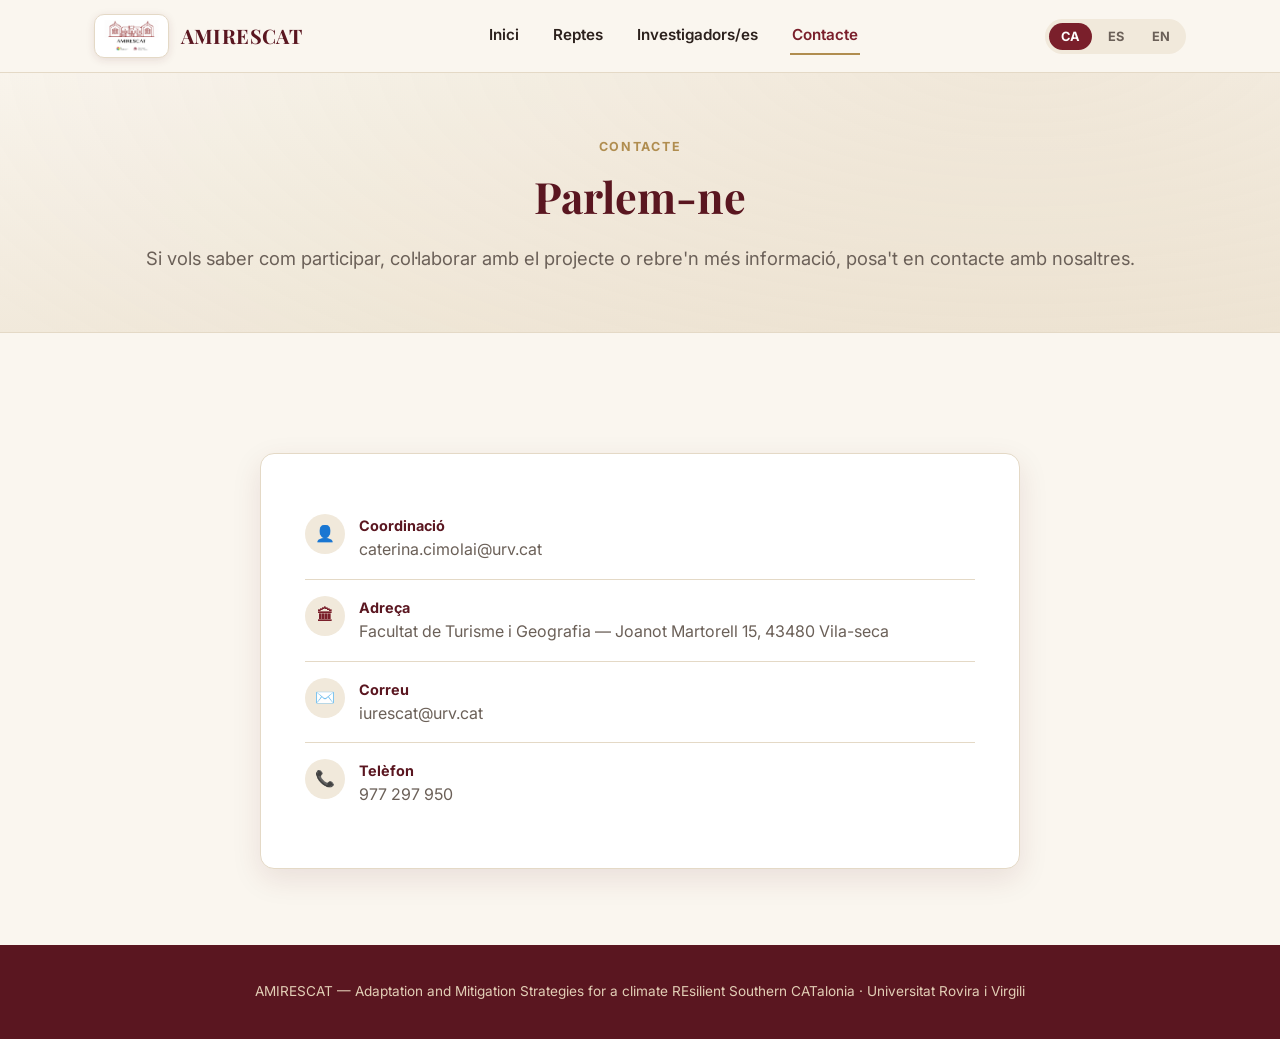
==== contacte.html @ 7ceee05f "Add files via upload" ====
<!DOCTYPE html>
<html lang="ca">
<head>
<meta charset="UTF-8">
<meta name="viewport" content="width=device-width, initial-scale=1.0">
<title>Contacte — AMIRESCAT</title>
<link rel="icon" href="img/logo.png" type="image/png">
<link rel="preconnect" href="https://fonts.googleapis.com">
<link href="https://fonts.googleapis.com/css2?family=Playfair+Display:wght@600;700&family=Inter:wght@400;500;600;700;800&display=swap" rel="stylesheet">
<link rel="stylesheet" href="css/style.css">
</head>
<body data-page="contacte">

<header class="site-header">
  <nav class="nav">
    <a href="index.html" class="brand">
      <span class="logo-badge"><img src="img/logo.png" alt="Logo AMIRESCAT"></span>
      <span class="brand-text">AMIRESCAT</span>
    </a>
    <div class="nav-links">
      <a href="index.html" data-page="home" data-i18n="nav.home">Inici</a>
      <a href="reptes.html" data-page="reptes" data-i18n="nav.reptes">Reptes</a>
      <a href="investigadors.html" data-page="investigadors" data-i18n="nav.investigadors">Investigadors/es</a>
      <a href="contacte.html" data-page="contacte" data-i18n="nav.contacte">Contacte</a>
    </div>
    <div class="nav-right">
      <div class="lang-switch">
        <button data-lang="ca">CA</button>
        <button data-lang="es">ES</button>
        <button data-lang="en">EN</button>
      </div>
      <button class="menu-toggle" aria-label="Menú"><span></span><span></span><span></span></button>
    </div>
  </nav>
</header>

<section class="hero" style="padding:60px 0 40px;">
  <div class="container center">
    <div class="eyebrow" data-i18n="contacte.hero.eyebrow">Contacte</div>
    <h1 data-i18n="contacte.hero.title">Parlem-ne</h1>
    <p class="lead" data-i18n="contacte.hero.lead">Posa't en contacte amb nosaltres.</p>
  </div>
</section>

<section class="section">
  <div class="container">
    <div class="contact-box">
      <div class="contact-item">
        <div class="ico">👤</div>
        <div><div class="label" data-i18n="contacte.coord.label">Coordinació</div><div class="value"><a href="mailto:caterina.cimolai@urv.cat" data-i18n="contacte.coord.value">caterina.cimolai@urv.cat</a></div></div>
      </div>
      <div class="contact-item">
        <div class="ico">🏛</div>
        <div><div class="label" data-i18n="contacte.adreca.label">Adreça</div><div class="value" data-i18n="contacte.adreca.value">Facultat de Turisme i Geografia — Joanot Martorell 15, 43480 Vila-seca</div></div>
      </div>
      <div class="contact-item">
        <div class="ico">✉️</div>
        <div><div class="label" data-i18n="contacte.correu.label">Correu</div><div class="value"><a href="mailto:iurescat@urv.cat" data-i18n="contacte.correu.value">iurescat@urv.cat</a></div></div>
      </div>
      <div class="contact-item">
        <div class="ico">📞</div>
        <div><div class="label" data-i18n="contacte.telefon.label">Telèfon</div><div class="value" data-i18n="contacte.telefon.value">977 297 950</div></div>
      </div>
    </div>
  </div>
</section>

<footer class="site-footer">
  <div class="container"><p data-i18n="footer.text">AMIRESCAT — Universitat Rovira i Virgili</p></div>
</footer>

<script src="js/translations.js"></script>
<script src="js/researchers.js"></script>
<script src="js/main.js"></script>
</body>
</html>
---- css/style.css ----
/* ========================================================
   AMIRESCAT — hoja de estilos
   Paleta inspirada en el logo: granate/burdeos + crema + dorado
   ======================================================== */

:root{
  --granate: #7a1f2b;
  --granate-dark: #5a1620;
  --granate-light: #a8394a;
  --dorado: #b08d4f;
  --crema: #faf6ef;
  --crema-2: #f1e9db;
  --tinta: #2c211d;
  --gris: #6b6058;
  --linea: #e4d9c6;
  --radius: 14px;
  --sombra: 0 10px 30px rgba(90, 22, 32, 0.10);
  --font-titulo: 'Playfair Display', Georgia, 'Times New Roman', serif;
  --font-texto: 'Inter', -apple-system, BlinkMacSystemFont, 'Segoe UI', sans-serif;
}

*{ box-sizing:border-box; }
html{ scroll-behavior:smooth; }
body{
  margin:0;
  font-family:var(--font-texto);
  color:var(--tinta);
  background:var(--crema);
  line-height:1.6;
}
img{ max-width:100%; display:block; }
a{ color:inherit; text-decoration:none; }
h1,h2,h3,h4{ font-family:var(--font-titulo); font-weight:700; margin:0 0 .5em; line-height:1.2; }
p{ margin:0 0 1em; }
.container{ max-width:1140px; margin:0 auto; padding:0 24px; }
.eyebrow{
  display:inline-block;
  font-size:.78rem;
  letter-spacing:.14em;
  text-transform:uppercase;
  color:var(--dorado);
  font-weight:700;
  margin-bottom:14px;
}
.section{ padding:76px 0; }
.section-crema2{ background:var(--crema-2); }
.section-granate{ background:var(--granate); color:#fff; }
.section-granate .eyebrow{ color:#e8c98f; }
.center{ text-align:center; }
.lead{ font-size:1.15rem; color:var(--gris); max-width:640px; }
.center .lead{ margin-left:auto; margin-right:auto; }

/* ---------- Header ---------- */
.site-header{
  position:sticky; top:0; z-index:100;
  background:rgba(250,246,239,.92);
  backdrop-filter:blur(8px);
  border-bottom:1px solid var(--linea);
}
.nav{
  display:flex; align-items:center; justify-content:space-between;
  padding:14px 24px; max-width:1140px; margin:0 auto;
}
.brand{ display:flex; align-items:center; gap:12px; }
.brand .logo-badge{
  display:flex; align-items:center; justify-content:center;
  background:#fff; border-radius:10px; padding:4px 8px;
  box-shadow:0 2px 8px rgba(90,22,32,.12); border:1px solid var(--linea);
}
.brand img{ height:34px; width:auto; display:block; }
.brand-text{ font-family:var(--font-titulo); font-weight:700; font-size:1.25rem; color:var(--granate-dark); letter-spacing:.02em; }
.nav-links{ display:flex; align-items:center; gap:30px; }
.nav-links a{
  font-size:.95rem; font-weight:600; color:var(--tinta);
  padding:6px 2px; border-bottom:2px solid transparent;
}
.nav-links a:hover, .nav-links a.active{ color:var(--granate); border-bottom-color:var(--dorado); }
.nav-right{ display:flex; align-items:center; gap:16px; }

.lang-switch{ display:flex; gap:4px; background:var(--crema-2); border-radius:999px; padding:4px; }
.lang-switch button{
  border:none; background:transparent; cursor:pointer;
  font-family:var(--font-texto); font-size:.8rem; font-weight:700;
  padding:6px 12px; border-radius:999px; color:var(--gris);
}
.lang-switch button.active{ background:var(--granate); color:#fff; }

.menu-toggle{ display:none; background:none; border:none; cursor:pointer; padding:6px; }
.menu-toggle span{ display:block; width:24px; height:2px; background:var(--granate-dark); margin:5px 0; }

/* ---------- Hero ---------- */
.hero{
  background:
    radial-gradient(1200px 500px at 80% -10%, rgba(176,141,79,.14), transparent),
    linear-gradient(180deg, var(--crema) 0%, var(--crema-2) 100%);
  padding:90px 0 70px;
  border-bottom:1px solid var(--linea);
}
.hero-grid{ display:grid; grid-template-columns:1.15fr .85fr; gap:56px; align-items:center; }
.hero h1{ font-size:2.7rem; color:var(--granate-dark); }
.hero .lead{ max-width:none; }
.hero-logo{ display:flex; justify-content:center; }
.hero-logo .logo-badge{
  background:#fff; border-radius:24px; padding:36px;
  box-shadow:var(--sombra); border:1px solid var(--linea);
  width:100%; max-width:420px; display:flex; justify-content:center; align-items:center;
}
.hero-logo img{ width:100%; max-width:340px; }
.btn{
  display:inline-block; padding:13px 26px; border-radius:999px;
  font-weight:700; font-size:.95rem; cursor:pointer; border:2px solid var(--granate);
  transition:.15s ease;
}
.btn-primary{ background:var(--granate); color:#fff; }
.btn-primary:hover{ background:var(--granate-dark); border-color:var(--granate-dark); }
.btn-ghost{ background:transparent; color:var(--granate); }
.btn-ghost:hover{ background:var(--granate); color:#fff; }
.hero-actions{ margin-top:26px; display:flex; gap:14px; flex-wrap:wrap; }

/* ---------- Stats ---------- */
.stats{
  display:grid; grid-template-columns:repeat(4,1fr);
  gap:1px; background:var(--linea); border:1px solid var(--linea);
  border-radius:var(--radius); overflow:hidden; margin-top:56px;
}
.stat{ background:#fff; padding:26px 18px; text-align:center; }
.stat .num{ font-family:var(--font-titulo); font-size:2.2rem; color:var(--granate); font-weight:700; }
.stat .label{ font-size:.85rem; color:var(--gris); margin-top:4px; }

/* ---------- Banner ---------- */
.banner{
  background:var(--granate); color:#fff; padding:30px 0; text-align:center;
}
.banner p{ margin:0; font-family:var(--font-titulo); font-size:1.15rem; letter-spacing:.01em; max-width:900px; margin:0 auto; }

/* ---------- Challenge cards ---------- */
.cards-grid{ display:grid; grid-template-columns:repeat(2,1fr); gap:22px; margin-top:44px; }
.card{
  background:#fff; border:1px solid var(--linea); border-radius:var(--radius);
  padding:28px; box-shadow:var(--sombra); position:relative; overflow:hidden;
}
.card::before{
  content:""; position:absolute; left:0; top:0; bottom:0; width:5px; background:var(--dorado);
}
.card .tag{
  display:inline-block; font-size:.75rem; font-weight:800; letter-spacing:.08em;
  color:var(--granate); background:var(--crema-2); padding:4px 10px; border-radius:6px; margin-bottom:12px;
}
.card h3{ font-size:1.3rem; color:var(--granate-dark); }
.card p{ color:var(--gris); margin-bottom:0; }
.note-small{ text-align:center; color:var(--gris); font-style:italic; margin-top:30px; }

/* ---------- Work packages ---------- */
.wp-grid{ display:grid; grid-template-columns:repeat(4,1fr); gap:16px; margin-top:40px; }
.wp{
  background:#fff; border:1px solid var(--linea); border-radius:var(--radius);
  padding:20px; text-align:center;
}
.wp .code{ font-family:var(--font-titulo); color:var(--dorado); font-weight:700; font-size:1.1rem; }
.wp .name{ font-size:.92rem; margin-top:6px; font-weight:600; }

/* ---------- Objectius ---------- */
.obj-grid{ display:grid; grid-template-columns:repeat(2,1fr); gap:22px; margin-top:44px; }
.obj{ display:flex; gap:18px; }
.obj .num{
  font-family:var(--font-titulo); font-size:2.1rem; font-weight:700; color:var(--dorado);
  flex:0 0 60px;
}
.obj h3{ font-size:1.15rem; color:var(--granate-dark); margin-bottom:6px; }
.obj p{ color:var(--gris); margin:0; }

/* ---------- Researchers ---------- */
.challenge-group{ margin-bottom:56px; }
.challenge-group h2{
  color:var(--granate-dark); font-size:1.5rem; display:flex; align-items:center; gap:12px;
}
.challenge-group h2 .tag{
  font-family:var(--font-texto); font-size:.75rem; background:var(--granate); color:#fff;
  padding:4px 10px; border-radius:6px; font-weight:800;
}
.challenge-group .desc{ color:var(--gris); margin-top:6px; max-width:720px; }

.people-grid{ display:grid; grid-template-columns:repeat(3,1fr); gap:18px; margin-top:22px; }
.person{
  background:#fff; border:1px solid var(--linea); border-radius:var(--radius);
  padding:20px; box-shadow:var(--sombra);
}
.person .name{ font-weight:700; color:var(--granate-dark); font-size:1.02rem; margin-bottom:4px; }
.person .lider{
  display:inline-block; font-size:.68rem; font-weight:800; color:#8a6a1f;
  background:#fbeed2; padding:2px 8px; border-radius:6px; margin-bottom:8px;
}
.person p{ color:var(--gris); font-size:.92rem; margin:0; }

/* ---------- Contact ---------- */
.contact-box{
  background:#fff; border:1px solid var(--linea); border-radius:var(--radius);
  padding:44px; box-shadow:var(--sombra); max-width:760px; margin:44px auto 0;
}
.contact-item{ display:flex; gap:14px; padding:16px 0; border-bottom:1px solid var(--linea); }
.contact-item:last-child{ border-bottom:none; }
.contact-item .ico{
  flex:0 0 40px; height:40px; border-radius:50%; background:var(--crema-2);
  display:flex; align-items:center; justify-content:center; color:var(--granate); font-weight:700;
}
.contact-item .label{ font-weight:700; color:var(--granate-dark); font-size:.9rem; }
.contact-item .value{ color:var(--gris); }

/* ---------- Matriu reptes x objectius ---------- */
.matrix-wrap{
  margin-top:44px; overflow-x:auto; border-radius:var(--radius);
  box-shadow:var(--sombra); border:1px solid var(--linea);
}
.matrix{ width:100%; border-collapse:collapse; background:#fff; min-width:920px; }
.matrix th, .matrix td{ padding:16px 18px; text-align:left; vertical-align:top; font-size:.9rem; }
.matrix thead th{
  background:var(--granate); color:#fff; font-family:var(--font-titulo);
  font-weight:700; font-size:.95rem; position:sticky; top:0;
}
.matrix thead th:first-child{ border-top-left-radius:var(--radius); }
.matrix thead th:last-child{ border-top-right-radius:var(--radius); }
.matrix tbody tr:nth-child(even){ background:var(--crema-2); }
.matrix tbody tr:hover{ background:#f6e9d8; }
.matrix td.repte-cell{
  font-family:var(--font-titulo); font-weight:700; color:var(--granate-dark);
  background:var(--crema); border-right:3px solid var(--dorado); min-width:220px;
}
.matrix td:not(.repte-cell){ color:var(--gris); }
.matrix tbody tr:not(:last-child) td{ border-bottom:1px solid var(--linea); }

/* ---------- Grups de recerca (home) ---------- */
.teams-grid{
  display:grid; grid-template-columns:repeat(3,1fr); gap:14px; margin-top:44px;
}
.team-chip{
  background:#fff; border:1px solid var(--linea); border-radius:12px;
  padding:16px 18px; font-size:.88rem; font-weight:600; color:var(--tinta);
  border-left:4px solid var(--dorado); box-shadow:0 4px 14px rgba(90,22,32,.06);
}

/* ---------- Bloc info institucional (home) ---------- */
.info-grid{ display:grid; grid-template-columns:repeat(3,1fr); gap:18px; margin-top:40px; }
.info-card{
  background:#fff; border:1px solid var(--linea); border-radius:var(--radius);
  padding:26px; text-align:center; box-shadow:var(--sombra);
}
.info-card .ico{
  width:52px; height:52px; border-radius:50%; background:var(--crema-2);
  display:flex; align-items:center; justify-content:center; margin:0 auto 14px;
  font-size:1.4rem;
}
.info-card .label{ font-weight:700; color:var(--granate-dark); font-size:.85rem; text-transform:uppercase; letter-spacing:.05em; margin-bottom:6px; }
.info-card .value{ color:var(--gris); font-size:.92rem; }

/* ---------- Footer ---------- */
.site-footer{ background:var(--granate-dark); color:#f1e2c6; padding:36px 0; text-align:center; }
.site-footer p{ margin:0; font-size:.85rem; opacity:.9; }

/* ---------- Responsive ---------- */
@media (max-width: 900px){
  .hero-grid{ grid-template-columns:1fr; }
  .hero-logo{ order:-1; }
  .stats{ grid-template-columns:repeat(2,1fr); }
  .cards-grid{ grid-template-columns:1fr; }
  .wp-grid{ grid-template-columns:repeat(2,1fr); }
  .obj-grid{ grid-template-columns:1fr; }
  .people-grid{ grid-template-columns:repeat(2,1fr); }
  .teams-grid{ grid-template-columns:repeat(2,1fr); }
  .info-grid{ grid-template-columns:1fr; }
}
@media (max-width: 640px){
  .nav-links{
    position:absolute; top:100%; left:0; right:0; background:var(--crema);
    flex-direction:column; gap:0; border-bottom:1px solid var(--linea);
    display:none;
  }
  .nav-links.open{ display:flex; }
  .nav-links a{ padding:14px 24px; width:100%; border-bottom:1px solid var(--linea); }
  .menu-toggle{ display:block; }
  .hero h1{ font-size:2rem; }
  .people-grid{ grid-template-columns:1fr; }
  .wp-grid{ grid-template-columns:1fr 1fr; }
  .contact-box{ padding:26px; }
  .teams-grid{ grid-template-columns:1fr; }
}
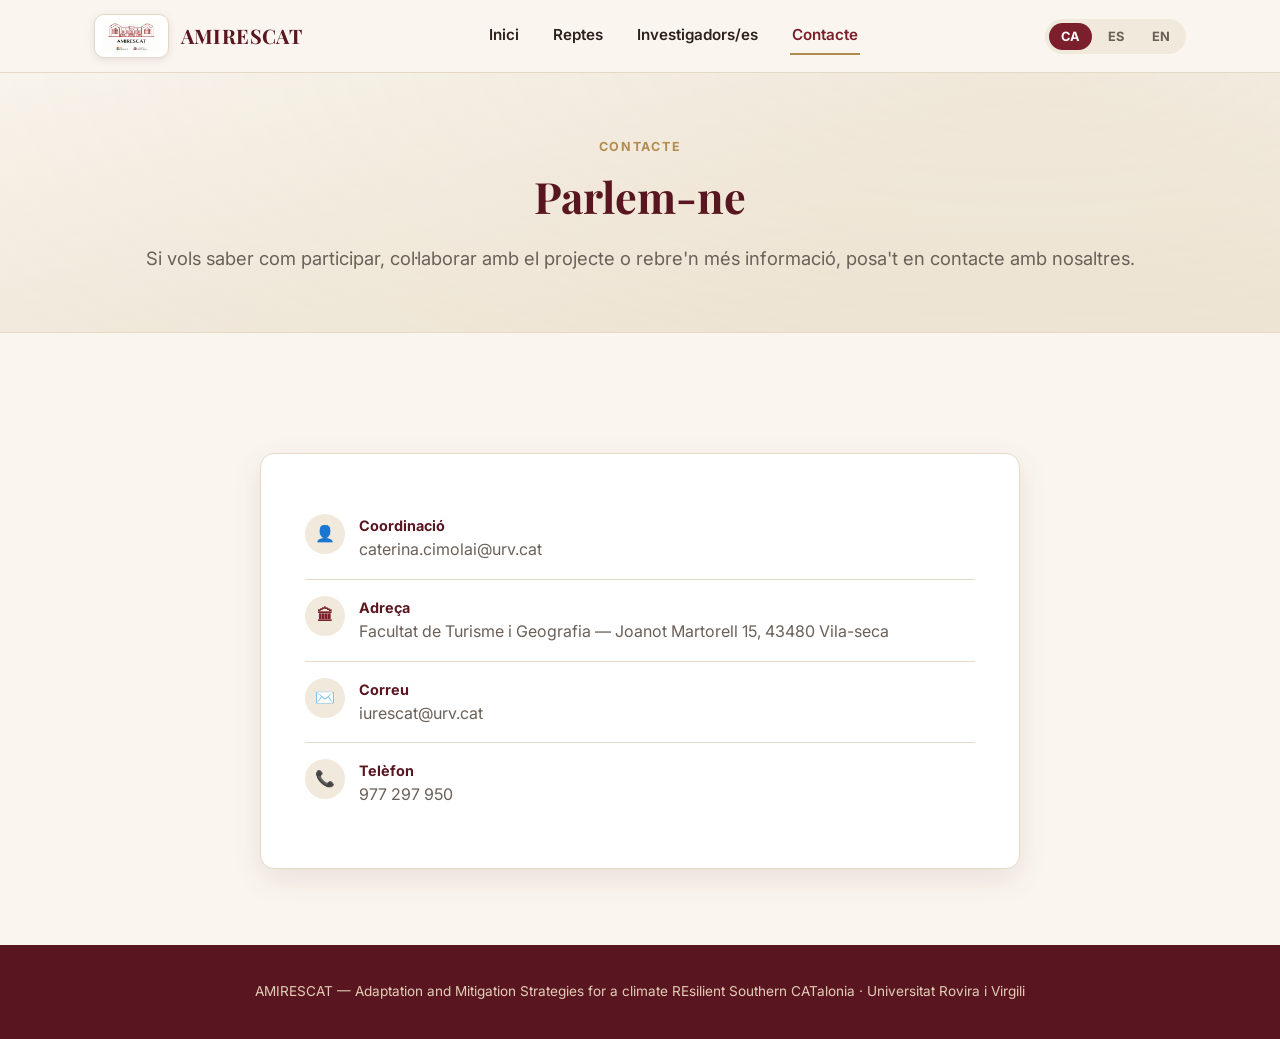
==== commit 4afcd333: "Update contacte.html" ====
--- a/contacte.html
+++ b/contacte.html
@@ -55,7 +55,7 @@
       </div>
       <div class="contact-item">
         <div class="ico">✉️</div>
-        <div><div class="label" data-i18n="contacte.correu.label">Correu</div><div class="value"><a href="mailto:iurescat@urv.cat" data-i18n="contacte.correu.value">iurescat@urv.cat</a></div></div>
+        <div><div class="label" data-i18n="contacte.correu.label">Correu</div><div class="value"><a href="mailto:amirescat@urv.cat" data-i18n="contacte.correu.value">iurescat@urv.cat</a></div></div>
       </div>
       <div class="contact-item">
         <div class="ico">📞</div>
--- a/css/style.css
+++ b/css/style.css
@@ -119,7 +119,7 @@
 
 /* ---------- Stats ---------- */
 .stats{
-  display:grid; grid-template-columns:repeat(4,1fr);
+  display:grid; grid-template-columns:repeat(3,1fr);
   gap:1px; background:var(--linea); border:1px solid var(--linea);
   border-radius:var(--radius); overflow:hidden; margin-top:56px;
 }
@@ -148,6 +148,7 @@
 }
 .card h3{ font-size:1.3rem; color:var(--granate-dark); }
 .card p{ color:var(--gris); margin-bottom:0; }
+.card-centered{ grid-column:1 / -1; justify-self:center; width:100%; max-width:calc(50% - 11px); }
 .note-small{ text-align:center; color:var(--gris); font-style:italic; margin-top:30px; }
 
 /* ---------- Work packages ---------- */
@@ -168,6 +169,20 @@
 }
 .obj h3{ font-size:1.15rem; color:var(--granate-dark); margin-bottom:6px; }
 .obj p{ color:var(--gris); margin:0; }
+
+/* ---------- Coordinació destacada ---------- */
+.coord-highlight{
+  max-width:520px; margin:0 auto; background:#fff; text-align:center;
+  border-radius:var(--radius); border:1px solid var(--linea); border-top:5px solid var(--dorado);
+  box-shadow:var(--sombra); padding:30px 34px; position:relative; z-index:2;
+}
+.coord-highlight-label{
+  font-size:.78rem; letter-spacing:.14em; text-transform:uppercase; color:var(--dorado); font-weight:700; margin-bottom:8px;
+}
+.coord-highlight-name{
+  font-family:var(--font-titulo); font-size:1.6rem; font-weight:700; color:var(--granate-dark);
+}
+.coord-highlight-role{ font-size:.9rem; color:var(--gris); margin-top:4px; }
 
 /* ---------- Researchers ---------- */
 .challenge-group{ margin-bottom:56px; }
@@ -260,8 +275,9 @@
 @media (max-width: 900px){
   .hero-grid{ grid-template-columns:1fr; }
   .hero-logo{ order:-1; }
-  .stats{ grid-template-columns:repeat(2,1fr); }
+  .stats{ grid-template-columns:repeat(3,1fr); }
   .cards-grid{ grid-template-columns:1fr; }
+  .card-centered{ max-width:100%; }
   .wp-grid{ grid-template-columns:repeat(2,1fr); }
   .obj-grid{ grid-template-columns:1fr; }
   .people-grid{ grid-template-columns:repeat(2,1fr); }
